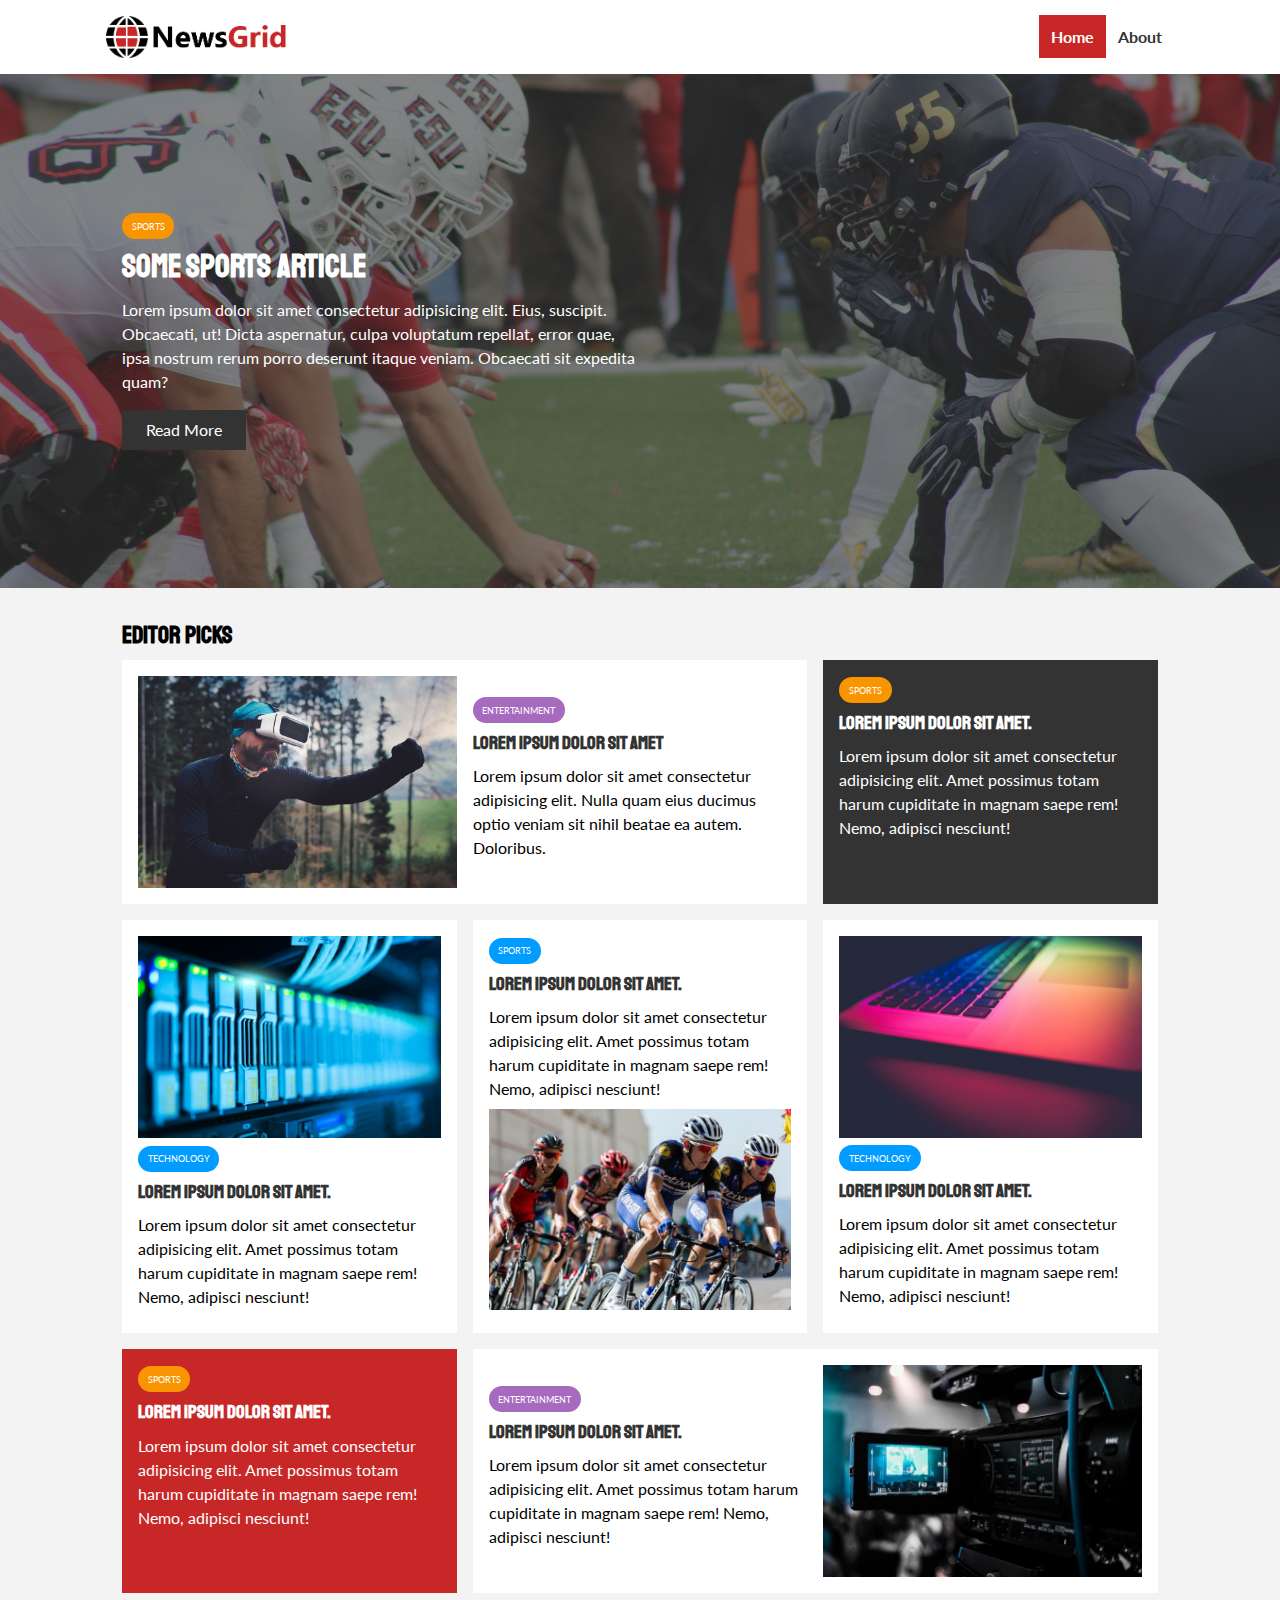
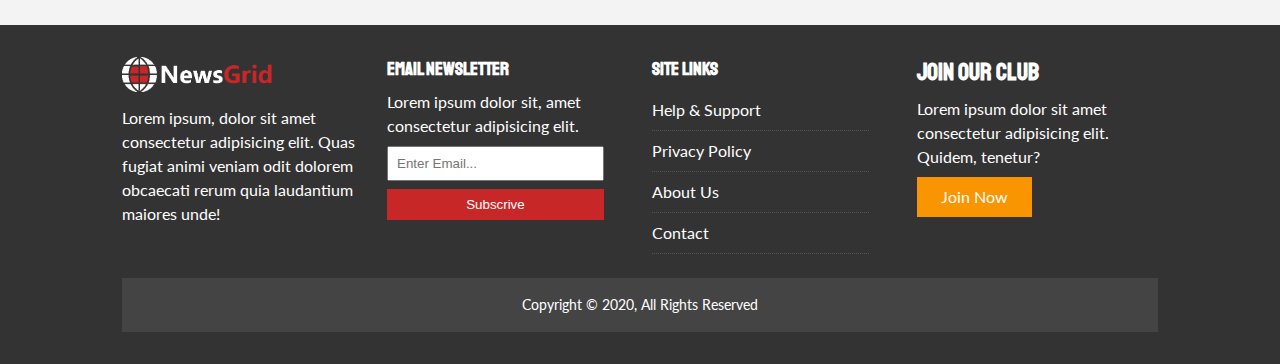
==== index.html @ c83b8b0d "Initial commit" ====
<!DOCTYPE html>
<html lang="en">
  <head>
    <meta charset="UTF-8" />
    <meta name="viewport" content="width=device-width, initial-scale=1.0" />
    <title>NewsGrid | Latest News</title>
    <link
      rel="stylesheet"
      href="https://use.fontawesome.com/releases/v5.6.1/css/all.css"
      integrity="sha384-gfdkjb5BdAXd+lj+gudLWI+BXq4IuLW5IT+brZEZsLFm++aCMlF1V92rMkPaX4PP"
      crossorigin="anonymous"
    />
    <link
      href="https://fonts.googleapis.com/css?family=Lato|Staatliches&display=swap"
      rel="stylesheet"
    />
    <link rel="stylesheet" href="./css/style.css" />
    <link rel="stylesheet" href="./css/mobile.css.css" />
    <link rel="shortcut icon" type="image/x-icon" href="favicon.ico" />
  </head>
  <body>
    <nav id="main-nav">
      <div class="container">
        <img src="./img/logo.png" alt="NewsGrid" class="logo" />
        <div class="social">
          <a href="http://facebook.com" target="_blank"
            ><i class="fab fa-facebook fa-2x"></i
          ></a>
          <a href="http://twitter.com" target="_blank"
            ><i class="fab fa-twitter fa-2x"></i
          ></a>
          <a href="http://instagram.com" target="_blank"
            ><i class="fab fa-instagram fa-2x"></i
          ></a>
          <a href="http://youtube.com" target="_blank"
            ><i class="fab fa-youtube fa-2x"></i
          ></a>
        </div>
        <ul>
          <li><a href="index.html" class="current">Home</a></li>
          <li><a href="about.html">About</a></li>
        </ul>
      </div>
    </nav>
    <!-- Showcase -->
    <header id="showcase">
      <div class="container">
        <div class="showcase-container">
          <div class="showcase-content">
            <div class="category category-sports">
              Sports
            </div>
            <h1>Some Sports Article</h1>
            <p>
              Lorem ipsum dolor sit amet consectetur adipisicing elit. Eius,
              suscipit. Obcaecati, ut! Dicta aspernatur, culpa voluptatum
              repellat, error quae, ipsa nostrum rerum porro deserunt itaque
              veniam. Obcaecati sit expedita quam?
            </p>
            <a href="article.html" class="btn">Read More</a>
          </div>
        </div>
      </div>
    </header>
    <!-- Home Articles -->
    <section id="home-articles" class="py-2">
      <div class="container">
        <h2>Editor Picks</h2>
        <div class="articles-container">
          <article class="card">
            <img src="img/articles/ent1.jpg" alt="" />
            <div>
              <div class="category category-ent">Entertainment</div>
              <h3>
                <a href="article.html">Lorem ipsum dolor sit amet</a>
              </h3>
              <p>
                Lorem ipsum dolor sit amet consectetur adipisicing elit. Nulla
                quam eius ducimus optio veniam sit nihil beatae ea autem.
                Doloribus.
              </p>
            </div>
          </article>
          <article class="card bg-dark">
            <div class="category category-sports">Sports</div>
            <h3>
              <a href="article">Lorem ipsum dolor sit amet.</a>
            </h3>
            <p>
              Lorem ipsum dolor sit amet consectetur adipisicing elit. Amet
              possimus totam harum cupiditate in magnam saepe rem! Nemo,
              adipisci nesciunt!
            </p>
          </article>
          <article class="card">
            <img src="./img/articles/tech1.jpg" alt="Technology" />
            <div class="category category-tech">Technology</div>
            <h3>
              <a href="article">Lorem ipsum dolor sit amet.</a>
            </h3>
            <p>
              Lorem ipsum dolor sit amet consectetur adipisicing elit. Amet
              possimus totam harum cupiditate in magnam saepe rem! Nemo,
              adipisci nesciunt!
            </p>
          </article>
          <article class="card">
            <div class="category category-tech">Sports</div>
            <h3>
              <a href="article">Lorem ipsum dolor sit amet.</a>
            </h3>
            <p>
              Lorem ipsum dolor sit amet consectetur adipisicing elit. Amet
              possimus totam harum cupiditate in magnam saepe rem! Nemo,
              adipisci nesciunt!
            </p>
            <img src="./img/articles/sports1.jpg" alt="Sports" />
          </article>
          <article class="card">
            <img src="./img/articles/tech2.jpg" alt="Technology" />
            <div class="category category-tech">Technology</div>
            <h3>
              <a href="article">Lorem ipsum dolor sit amet.</a>
            </h3>
            <p>
              Lorem ipsum dolor sit amet consectetur adipisicing elit. Amet
              possimus totam harum cupiditate in magnam saepe rem! Nemo,
              adipisci nesciunt!
            </p>
          </article>
          <article class="card bg-primary">
            <div class="category category-sports">Sports</div>
            <h3>
              <a href="article">Lorem ipsum dolor sit amet.</a>
            </h3>
            <p>
              Lorem ipsum dolor sit amet consectetur adipisicing elit. Amet
              possimus totam harum cupiditate in magnam saepe rem! Nemo,
              adipisci nesciunt!
            </p>
          </article>
          <article class="card">
            <div>
              <div class="category category-ent">Entertainment</div>
              <h3>
                <a href="article">Lorem ipsum dolor sit amet.</a>
              </h3>
              <p>
                Lorem ipsum dolor sit amet consectetur adipisicing elit. Amet
                possimus totam harum cupiditate in magnam saepe rem! Nemo,
                adipisci nesciunt!
              </p>
            </div>
            <img src="./img/articles/ent2.jpg" alt="Entertainment" />
          </article>
        </div>
      </div>
    </section>

    <!-- Footer -->

    <footer id="main-footer" class="py-2">
      <div class="container footer-container">
        <div>
          <img src="./img/logo_light.png" alt="NewsGrid" />
          <p>
            Lorem ipsum, dolor sit amet consectetur adipisicing elit. Quas
            fugiat animi veniam odit dolorem obcaecati rerum quia laudantium
            maiores unde!
          </p>
        </div>
        <div>
          <h3>Email Newsletter</h3>
          <p>Lorem ipsum dolor sit, amet consectetur adipisicing elit.</p>
          <form>
            <input type="email" placeholder="Enter Email..." />
            <input type="submit" value="Subscrive" class="btn btn-primary" />
          </form>
        </div>
        <div>
          <h3>Site Links</h3>
          <ul class="list">
            <li><a href="#">Help & Support</a></li>
            <li><a href="#">Privacy Policy</a></li>
            <li><a href="#">About Us</a></li>
            <li><a href="#">Contact</a></li>
          </ul>
        </div>
        <div>
          <h2>Join Our Club</h2>
          <p>
            Lorem ipsum dolor sit amet consectetur adipisicing elit. Quidem,
            tenetur?
          </p>
          <a href="#" class="btn btn-secondary">Join Now</a>
        </div>
        <div>
          <p>
            Copyright &copy; 2020, All Rights Reserved
          </p>
        </div>
      </div>
    </footer>
  </body>
</html>
---- css/style.css ----
:root {
  --primary-color: #c72727;
  --secondary-color: #f99500;
  --light-color: #f3f3f3;
  --dark-color: #333;
  --max-width: 1100px;
}

.category {
  --sports-color: #f99500;
  --ent-color: #a66bbe;
  --tech-color: #009cff;
}

* {
  padding: 0;
  margin: 0;
  box-sizing: border-box;
}

body {
  font-family: "Lato", sans-serif;
  line-height: 1.5;
  background: var(--light-color);
}

a {
  color: #333;
  text-decoration: none;
}

ul {
  list-style: none;
}

p {
  margin: 0.5rem 0;
}

img {
  width: 100%;
}

h1,
h2,
h3,
h4,
h5,
h6 {
  font-family: "Staatliches", cursive;
  margin-bottom: 0.55rem;
  line-height: 1.3;
}

/* Utility */

.container {
  max-width: var(--max-width);
  margin: auto;
  padding: 0 2rem;
  overflow: hidden;
}

.category {
  display: inline-block;
  color: #fff;
  font-size: 0.55rem;
  text-transform: uppercase;
  padding: 0.4rem 0.6rem;
  border-radius: 15px;
  margin-bottom: 0.5rem;
}

.category-sports {
  background: var(--sports-color);
}

.category-ent {
  background: var(--ent-color);
}

.category-tech {
  background: var(--tech-color);
}

.btn {
  display: inline-block;
  border: none;
  background: var(--dark-color);
  color: #fff;
  padding: 0.5rem 1.5rem;
}

.btn-light {
  background: var(--light-color);
}

.btn-primary {
  background: var(--primary-color);
}

.btn-secondary {
  background: var(--secondary-color);
}

.btn-block {
  display: block;
  width: 100%;
  text-align: center;
}

.btn:hover {
  opacity: 0.9;
}

.card {
  background: #fff;
  padding: 1rem;
}

.bg-dark {
  background: var(--dark-color);
  color: #fff;
}

.bg-primary {
  background: var(--primary-color);
  color: #fff;
}

.bg-secondary {
  background: var(--secondary-color);
  color: #fff;
}

.bg-dark h1,
.bg-dark h2,
.bg-dark h3,
.bg-dark a,
.bg-primary h1,
.bg-primary h2,
.bg-primary h3,
.bg-primary a,
.bg-secondary h1,
.bg-secondary h2,
.bg-secondary h3,
.bg-secondary a {
  color: #fff;
}

.py-1 {
  padding: 1.5rem 0;
}

.py-2 {
  padding: 2rem 0;
}

.py-3 {
  padding: 3rem 0;
}

.p-1 {
  padding: 1.5rem;
}

.p-2 {
  padding: 2rem;
}

.p-3 {
  padding: 3rem;
}

.l-heading {
  font-size: 3rem;
}

.list li {
  padding: 0.5rem 0;
  border-bottom: #555 dotted 1px;
  width: 90%;
}

.list li a:hover {
  color: var(--primary-color) !important;
}

/* Inner page container */

.page-container {
  display: grid;
  grid-template-columns: 5fr 2fr;
  margin: 2rem 0;
  grid-gap: 1.5rem;
}

.page-container > *:first-child {
  grid-row: 1 / span 3;
}

/* Navigation */

#main-nav {
  background: #fff;
  position: sticky;
  top: 0;
  z-index: 2;
}

#main-nav .container {
  display: grid;
  grid-template-columns: 6fr 3fr 2fr;
  padding: 1rem;
  align-items: center;
}

#main-nav .logo {
  width: 180px;
}

#main-nav ul {
  justify-self: end;
  display: flex;
}

#main-nav ul li a {
  padding: 0.75rem;
  font-weight: bold;
}

#main-nav ul li a.current {
  background: var(--primary-color);
  color: #fff;
}

#main-nav ul li a:hover {
  background: var(--light-color);
  color: var(--dark-color);
}

#main-nav .social {
  justify-self: center;
}

#main-nav .social i {
  color: #777;
  margin-right: 0.5rem;
}

/* Showcase */

#showcase {
  color: #fff;
  background: #333;
  padding: 2rem;
  position: relative;
}

#showcase:before {
  content: "";
  background: url("../img/featured.jpg") no-repeat center center/cover;
  position: absolute;
  top: 0;
  left: 0;
  width: 100%;
  height: 100%;
  opacity: 0.4;
}

#showcase .showcase-container {
  display: grid;
  grid-template-columns: repeat(2, 1fr);
  justify-content: center;
  align-items: center;
  height: 50vh;
}

#showcase .showcase-content {
  z-index: 1;
}

#showcase .showcase-content p {
  margin-bottom: 1rem;
}

/* Home Articles */

#home-articles .articles-container {
  display: grid;
  grid-template-columns: repeat(3, 1fr);
  grid-gap: 1rem;
}

#home-articles .articles-container > *:first-child,
#home-articles .articles-container > *:last-child {
  display: grid;
  grid-template-columns: repeat(2, 1fr);
  grid-gap: 1rem;
  align-items: center;
  grid-column: 1 / span 2;
}

#home-articles .articles-container > *:last-child {
  grid-column: 2 / span 2;
}

#article .meta {
  display: flex;
  justify-content: space-between;
  align-items: center;
  background: #eee;
  padding: 0.5rem;
}

#article .meta .category {
  margin-top: 0.4rem;
}

/* Footer */

#main-footer {
  background: var(--dark-color);
  color: #fff;
}

#main-footer img {
  width: 150px;
}

#main-footer a {
  color: #fff;
}

#main-footer .footer-container {
  display: grid;
  grid-template-columns: repeat(4, 1fr);
  grid-gap: 1.5rem;
}

#main-footer .footer-container > *:last-child {
  background: #444;
  grid-column: 1 / span 4;
  padding: 0.5rem;
  text-align: center;
  font-size: 0.9rem;
}

#main-footer .footer-container input[type="email"] {
  width: 90%;
  padding: 0.5rem;
  margin-bottom: 0.5rem;
}

#main-footer .footer-container input[type="submit"] {
  width: 90%;
}
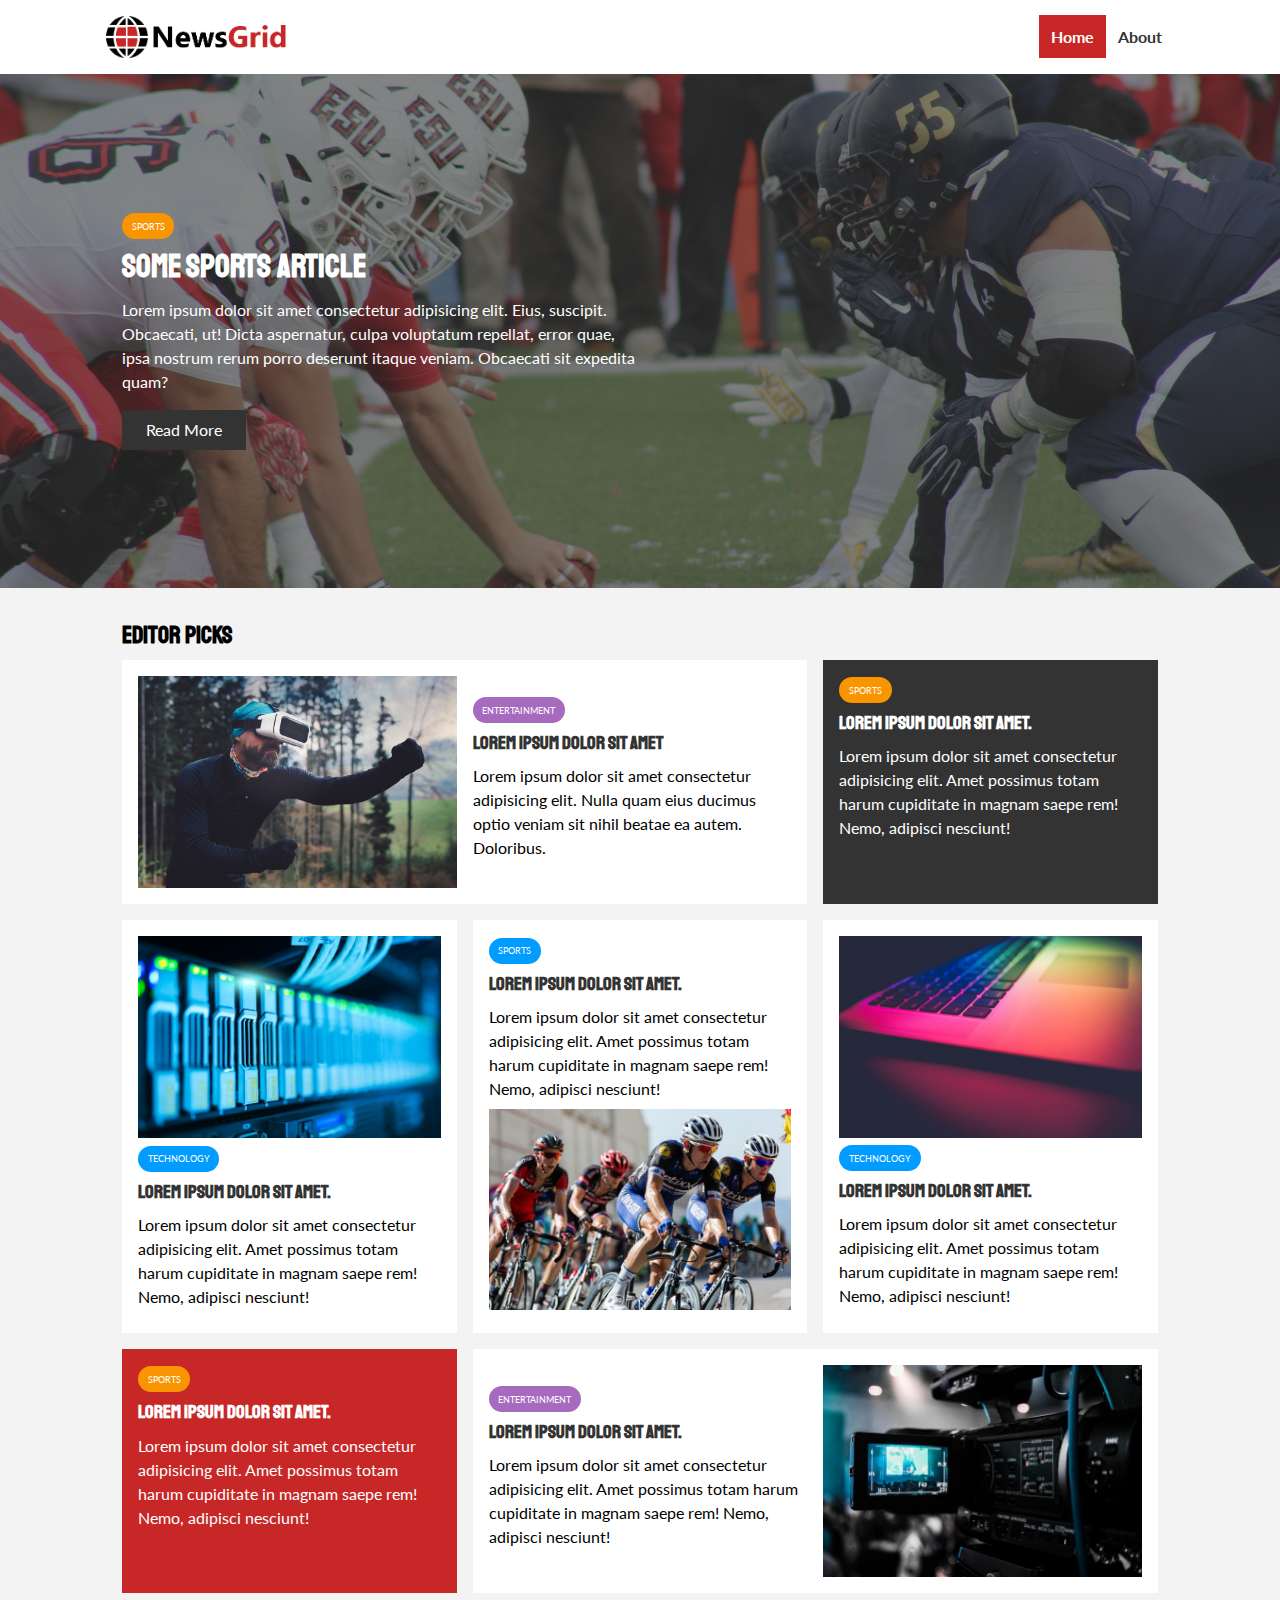
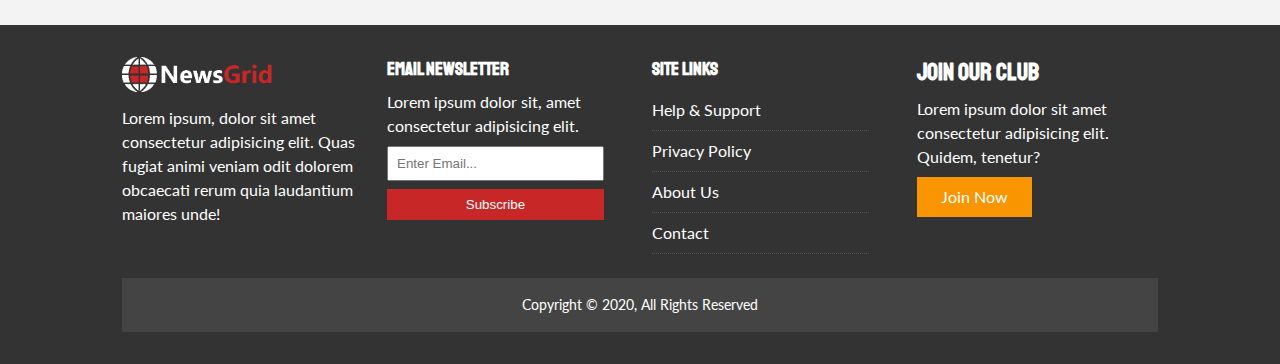
==== commit 2a896a3e: "Updated form" ====
--- a/index.html
+++ b/index.html
@@ -172,9 +172,9 @@
         <div>
           <h3>Email Newsletter</h3>
           <p>Lorem ipsum dolor sit, amet consectetur adipisicing elit.</p>
-          <form>
+          <form name="contact" method="POST" data-netlify="true">
             <input type="email" placeholder="Enter Email..." />
-            <input type="submit" value="Subscrive" class="btn btn-primary" />
+            <input type="submit" value="Subscribe" class="btn btn-primary" />
           </form>
         </div>
         <div>
